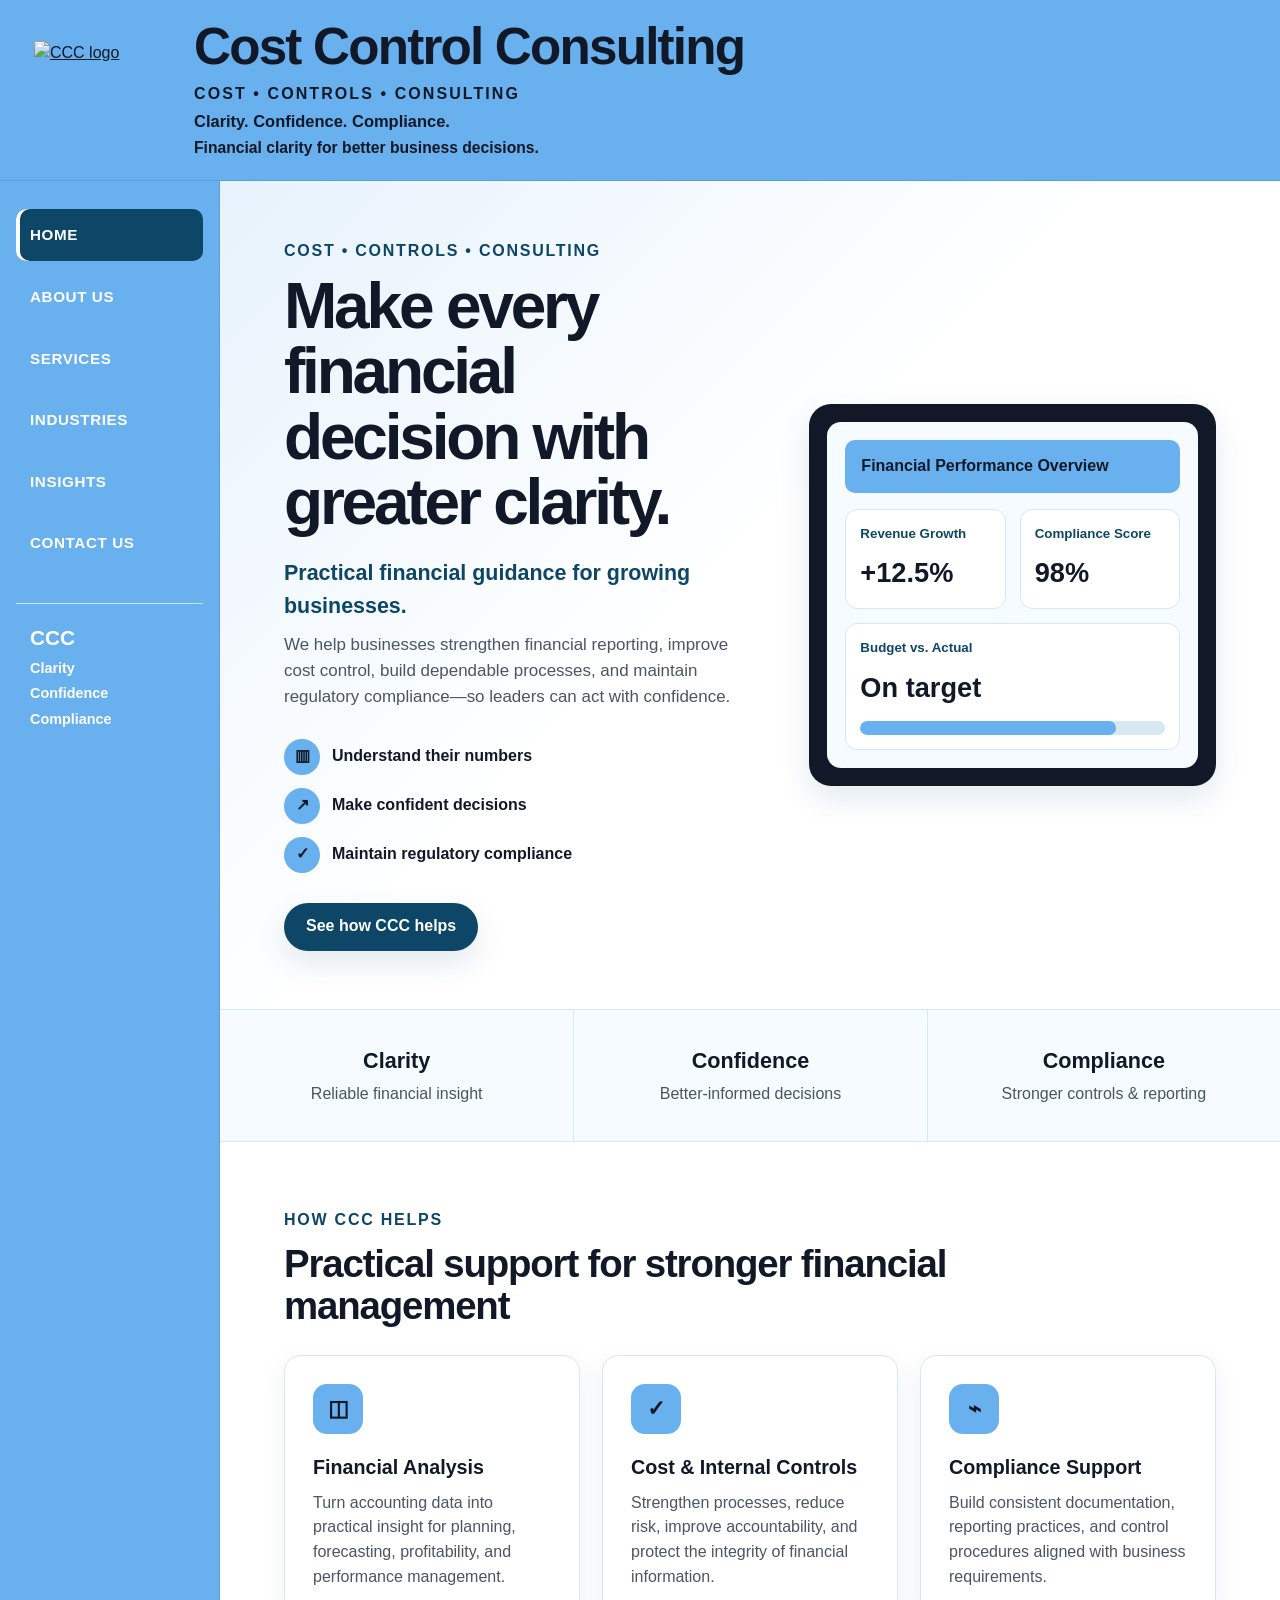
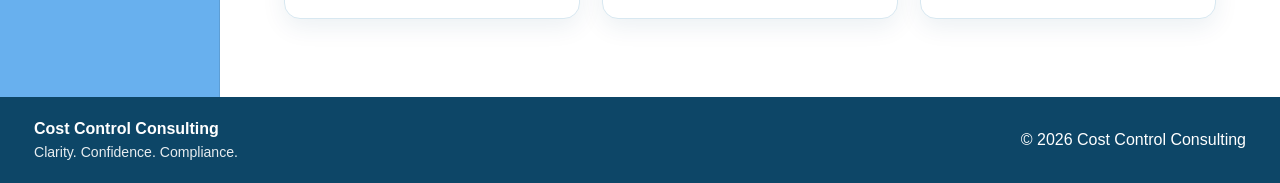
==== index.html @ d083af89 "Add files via upload" ====
<!DOCTYPE html>
<html lang="en">
<head>
  <meta charset="UTF-8" />
  <meta name="viewport" content="width=device-width, initial-scale=1.0" />
  <meta
    name="description"
    content="Cost Control Consulting helps growing businesses strengthen financial reporting, improve cost control, build dependable processes, and maintain regulatory compliance."
  />
  <title>Cost Control Consulting</title>

  <!-- Keep the logo file here: images/logo.svg -->
  <link rel="icon" href="images/logo.svg" type="image/svg+xml" />

  <style>
    :root {
      /* Matched to the logo background */
      --brand-blue: #68b0ee;
      --brand-blue-dark: #0d4667;
      --brand-blue-hover: #0a3853;
      --text: #111827;
      --muted: #4b5563;
      --white: #ffffff;
      --soft-bg: #f5fbff;
      --border: #d8e8f1;
      --shadow: 0 12px 30px rgba(13, 70, 103, 0.12);
      --radius: 16px;
      --sidebar-width: 220px;
    }

    * {
      box-sizing: border-box;
    }

    html {
      scroll-behavior: smooth;
    }

    body {
      margin: 0;
      font-family: "Segoe UI", Arial, Helvetica, sans-serif;
      color: var(--text);
      background: var(--white);
      line-height: 1.55;
    }

    img {
      max-width: 100%;
      display: block;
    }

    a {
      color: inherit;
    }

    /* ---------------- HEADER ---------------- */

    .site-header {
      min-height: 168px;
      display: flex;
      align-items: center;
      gap: 28px;
      padding: 20px 34px;
      background: var(--brand-blue);
      border-bottom: 1px solid rgba(17, 24, 39, 0.12);
    }

    .brand-logo-link {
      flex: 0 0 auto;
      display: inline-flex;
      align-items: center;
      justify-content: center;
    }

    .brand-logo {
      width: 132px;
      height: 98px;
      object-fit: contain;
    }

    .brand-copy {
      display: grid;
      gap: 2px;
    }

    .company-name {
      font-size: clamp(2rem, 4vw, 3.3rem);
      font-weight: 900;
      line-height: 1.05;
      letter-spacing: -0.035em;
      color: var(--text);
    }

    .brand-line {
      margin-top: 6px;
      font-size: 1rem;
      font-weight: 800;
      letter-spacing: 0.13em;
      text-transform: uppercase;
    }

    .brand-values {
      font-size: 1.03rem;
      font-weight: 800;
    }

    .brand-tagline {
      font-size: 0.98rem;
      font-weight: 600;
    }

    /* ---------------- PAGE SHELL ---------------- */

    .site-shell {
      display: grid;
      grid-template-columns: var(--sidebar-width) 1fr;
      min-height: calc(100vh - 248px);
    }

    /* ---------------- SIDEBAR ---------------- */

    .sidebar {
      background: var(--brand-blue);
      padding: 28px 16px;
      border-right: 1px solid rgba(17, 24, 39, 0.12);
    }

    .menu-toggle {
      display: none;
    }

    .primary-menu {
      display: grid;
      gap: 10px;
    }

    .primary-menu a {
      display: block;
      padding: 14px 14px;
      border-radius: 10px;
      color: var(--white);
      text-decoration: none;
      font-size: 0.95rem;
      font-weight: 800;
      letter-spacing: 0.04em;
      text-transform: uppercase;
      transition: background 0.18s ease, transform 0.18s ease;
    }

    .primary-menu a:hover,
    .primary-menu a:focus-visible {
      background: rgba(13, 70, 103, 0.5);
      transform: translateX(3px);
      outline: none;
    }

    .primary-menu a.active {
      background: var(--brand-blue-dark);
      box-shadow: inset 4px 0 0 var(--white);
    }

    .sidebar-note {
      margin-top: 34px;
      padding: 18px 14px;
      border-top: 1px solid rgba(255, 255, 255, 0.65);
      color: var(--white);
      display: grid;
      gap: 3px;
    }

    .sidebar-note strong {
      font-size: 1.3rem;
    }

    .sidebar-note span {
      font-size: 0.9rem;
      font-weight: 700;
    }

    /* ---------------- MAIN CONTENT ---------------- */

    .main-content {
      min-width: 0;
      background: var(--white);
    }

    .hero {
      display: grid;
      grid-template-columns: minmax(0, 1.08fr) minmax(360px, 0.92fr);
      gap: 48px;
      align-items: center;
      padding: 58px clamp(30px, 5vw, 74px);
      background:
        linear-gradient(135deg, rgba(104, 176, 238, 0.16), transparent 48%),
        var(--white);
    }

    .eyebrow {
      margin: 0 0 10px;
      color: var(--brand-blue-dark);
      font-weight: 900;
      letter-spacing: 0.11em;
      text-transform: uppercase;
    }

    .hero h1 {
      margin: 0;
      max-width: 760px;
      font-size: clamp(2.45rem, 5vw, 4.65rem);
      line-height: 1.02;
      letter-spacing: -0.05em;
    }

    .hero-lead {
      margin: 22px 0 8px;
      font-size: 1.34rem;
      font-weight: 800;
      color: var(--brand-blue-dark);
    }

    .hero-description {
      margin: 0;
      max-width: 760px;
      font-size: 1.06rem;
      color: var(--muted);
    }

    .benefit-list {
      list-style: none;
      padding: 0;
      margin: 28px 0 30px;
      display: grid;
      gap: 13px;
    }

    .benefit-list li {
      display: flex;
      align-items: center;
      gap: 12px;
    }

    .benefit-icon {
      width: 36px;
      height: 36px;
      display: inline-grid;
      place-items: center;
      border-radius: 50%;
      background: var(--brand-blue);
      color: var(--text);
      font-weight: 900;
    }

    .primary-button {
      display: inline-flex;
      align-items: center;
      justify-content: center;
      min-height: 48px;
      padding: 0 22px;
      border-radius: 999px;
      background: var(--brand-blue-dark);
      color: var(--white);
      text-decoration: none;
      font-weight: 800;
      box-shadow: var(--shadow);
      transition: transform 0.18s ease, background 0.18s ease;
    }

    .primary-button:hover,
    .primary-button:focus-visible {
      background: var(--brand-blue-hover);
      transform: translateY(-2px);
      outline: none;
    }

    /* ---------------- DASHBOARD ILLUSTRATION ---------------- */

    .dashboard-card {
      border-radius: 22px;
      background: #111827;
      padding: 18px;
      box-shadow: var(--shadow);
    }

    .dashboard-screen {
      border-radius: 14px;
      background: var(--soft-bg);
      padding: 18px;
    }

    .dashboard-title {
      padding: 14px 16px;
      border-radius: 10px;
      background: var(--brand-blue);
      font-weight: 900;
      margin-bottom: 16px;
    }

    .dashboard-grid {
      display: grid;
      grid-template-columns: 1fr 1fr;
      gap: 14px;
    }

    .metric {
      background: var(--white);
      border: 1px solid var(--border);
      border-radius: 12px;
      padding: 14px;
    }

    .metric small {
      display: block;
      color: var(--brand-blue-dark);
      font-weight: 800;
      margin-bottom: 8px;
    }

    .metric strong {
      font-size: 1.7rem;
    }

    .bar-group {
      grid-column: 1 / -1;
    }

    .bar-track {
      height: 14px;
      border-radius: 999px;
      background: var(--border);
      overflow: hidden;
      margin-top: 12px;
    }

    .bar-fill {
      height: 100%;
      width: 84%;
      background: var(--brand-blue);
      border-radius: inherit;
    }

    /* ---------------- VALUE STRIP ---------------- */

    .value-strip {
      display: grid;
      grid-template-columns: repeat(3, 1fr);
      border-top: 1px solid var(--border);
      border-bottom: 1px solid var(--border);
      background: var(--soft-bg);
    }

    .value-strip article {
      padding: 34px 26px;
      text-align: center;
    }

    .value-strip article + article {
      border-left: 1px solid var(--border);
    }

    .value-strip h2 {
      margin: 0 0 5px;
      font-size: 1.35rem;
    }

    .value-strip p {
      margin: 0;
      color: var(--muted);
    }

    /* ---------------- SERVICES ---------------- */

    .services-section {
      padding: 66px clamp(30px, 5vw, 74px) 78px;
    }

    .section-heading {
      max-width: 780px;
      margin-bottom: 28px;
    }

    .section-heading h2 {
      margin: 0;
      font-size: clamp(1.85rem, 3vw, 2.8rem);
      line-height: 1.1;
      letter-spacing: -0.03em;
    }

    .service-grid {
      display: grid;
      grid-template-columns: repeat(3, minmax(0, 1fr));
      gap: 22px;
    }

    .service-card {
      padding: 28px;
      border: 1px solid var(--border);
      border-radius: var(--radius);
      background: var(--white);
      box-shadow: 0 8px 24px rgba(13, 70, 103, 0.08);
      transition: transform 0.18s ease, box-shadow 0.18s ease;
    }

    .service-card:hover {
      transform: translateY(-5px);
      box-shadow: var(--shadow);
    }

    .service-icon {
      width: 50px;
      height: 50px;
      display: grid;
      place-items: center;
      border-radius: 14px;
      background: var(--brand-blue);
      font-size: 1.4rem;
      font-weight: 900;
    }

    .service-card h3 {
      margin: 18px 0 8px;
      font-size: 1.23rem;
    }

    .service-card p {
      margin: 0;
      color: var(--muted);
    }

    /* ---------------- FOOTER ---------------- */

    .site-footer {
      min-height: 80px;
      display: flex;
      align-items: center;
      justify-content: space-between;
      gap: 20px;
      padding: 20px 34px;
      background: var(--brand-blue-dark);
      color: var(--white);
    }

    .site-footer > div:first-child {
      display: grid;
    }

    .site-footer span {
      font-size: 0.88rem;
      opacity: 0.9;
    }

    /* ---------------- NOTICE ---------------- */

    .notice {
      position: fixed;
      right: 24px;
      bottom: 24px;
      max-width: 320px;
      padding: 14px 18px;
      border-radius: 12px;
      color: var(--white);
      background: var(--brand-blue-dark);
      box-shadow: var(--shadow);
      opacity: 0;
      transform: translateY(14px);
      pointer-events: none;
      transition: opacity 0.18s ease, transform 0.18s ease;
    }

    .notice.show {
      opacity: 1;
      transform: translateY(0);
    }

    /* ---------------- RESPONSIVE ---------------- */

    @media (max-width: 980px) {
      .site-shell {
        grid-template-columns: 190px 1fr;
      }

      .hero {
        grid-template-columns: 1fr;
      }

      .service-grid {
        grid-template-columns: 1fr;
      }
    }

    @media (max-width: 720px) {
      .site-header {
        align-items: flex-start;
        gap: 18px;
        padding: 18px 20px;
      }

      .brand-logo {
        width: 92px;
        height: 72px;
      }

      .company-name {
        font-size: 1.6rem;
      }

      .brand-line,
      .brand-values,
      .brand-tagline {
        font-size: 0.8rem;
      }

      .site-shell {
        display: block;
      }

      .sidebar {
        padding: 12px 16px;
      }

      .menu-toggle {
        width: 100%;
        display: block;
        padding: 12px;
        border: 0;
        border-radius: 8px;
        background: var(--brand-blue-dark);
        color: var(--white);
        font-weight: 800;
        cursor: pointer;
      }

      .primary-menu {
        display: none;
        margin-top: 10px;
      }

      .primary-menu.open {
        display: grid;
      }

      .sidebar-note {
        display: none;
      }

      .hero,
      .services-section {
        padding: 42px 22px;
      }

      .value-strip {
        grid-template-columns: 1fr;
      }

      .value-strip article + article {
        border-left: 0;
        border-top: 1px solid var(--border);
      }

      .site-footer {
        align-items: flex-start;
        flex-direction: column;
        padding: 22px;
      }
    }
  </style>
</head>

<body>
  <header class="site-header">
    <a class="brand-logo-link" href="index.html" aria-label="Cost Control Consulting home">
      <img class="brand-logo" src="images/logo.svg" alt="CCC logo" />
    </a>

    <div class="brand-copy">
      <div class="company-name">Cost Control Consulting</div>
      <div class="brand-line">Cost • Controls • Consulting</div>
      <div class="brand-values">Clarity. Confidence. Compliance.</div>
      <div class="brand-tagline">Financial clarity for better business decisions.</div>
    </div>
  </header>

  <div class="site-shell">
    <aside class="sidebar" aria-label="Primary navigation">
      <button class="menu-toggle" type="button" aria-expanded="false" aria-controls="primary-menu">
        Menu
      </button>

      <nav id="primary-menu" class="primary-menu">
        <a class="active" href="index.html">Home</a>
        <a href="#" data-coming-soon="About Us">About Us</a>
        <a href="#" data-coming-soon="Services">Services</a>
        <a href="#" data-coming-soon="Industries">Industries</a>
        <a href="#" data-coming-soon="Insights">Insights</a>
        <a href="#" data-coming-soon="Contact Us">Contact Us</a>
      </nav>

      <div class="sidebar-note">
        <strong>CCC</strong>
        <span>Clarity</span>
        <span>Confidence</span>
        <span>Compliance</span>
      </div>
    </aside>

    <main class="main-content">
      <section class="hero">
        <div class="hero-copy">
          <p class="eyebrow">Cost • Controls • Consulting</p>

          <h1>Make every financial decision with greater clarity.</h1>

          <p class="hero-lead">Practical financial guidance for growing businesses.</p>

          <p class="hero-description">
            We help businesses strengthen financial reporting, improve cost control,
            build dependable processes, and maintain regulatory compliance—so leaders
            can act with confidence.
          </p>

          <ul class="benefit-list" aria-label="Primary business benefits">
            <li>
              <span class="benefit-icon" aria-hidden="true">▥</span>
              <strong>Understand their numbers</strong>
            </li>
            <li>
              <span class="benefit-icon" aria-hidden="true">↗</span>
              <strong>Make confident decisions</strong>
            </li>
            <li>
              <span class="benefit-icon" aria-hidden="true">✓</span>
              <strong>Maintain regulatory compliance</strong>
            </li>
          </ul>

          <a class="primary-button" href="#how-ccc-helps">See how CCC helps</a>
        </div>

        <div class="hero-visual" aria-label="Financial dashboard illustration">
          <div class="dashboard-card">
            <div class="dashboard-screen">
              <div class="dashboard-title">Financial Performance Overview</div>

              <div class="dashboard-grid">
                <div class="metric">
                  <small>Revenue Growth</small>
                  <strong>+12.5%</strong>
                </div>

                <div class="metric">
                  <small>Compliance Score</small>
                  <strong>98%</strong>
                </div>

                <div class="metric bar-group">
                  <small>Budget vs. Actual</small>
                  <strong>On target</strong>
                  <div class="bar-track">
                    <div class="bar-fill"></div>
                  </div>
                </div>
              </div>
            </div>
          </div>
        </div>
      </section>

      <section class="value-strip" aria-label="CCC values">
        <article>
          <h2>Clarity</h2>
          <p>Reliable financial insight</p>
        </article>

        <article>
          <h2>Confidence</h2>
          <p>Better-informed decisions</p>
        </article>

        <article>
          <h2>Compliance</h2>
          <p>Stronger controls &amp; reporting</p>
        </article>
      </section>

      <section id="how-ccc-helps" class="services-section">
        <div class="section-heading">
          <p class="eyebrow">How CCC helps</p>
          <h2>Practical support for stronger financial management</h2>
        </div>

        <div class="service-grid">
          <article class="service-card">
            <div class="service-icon" aria-hidden="true">◫</div>
            <h3>Financial Analysis</h3>
            <p>
              Turn accounting data into practical insight for planning, forecasting,
              profitability, and performance management.
            </p>
          </article>

          <article class="service-card">
            <div class="service-icon" aria-hidden="true">✓</div>
            <h3>Cost &amp; Internal Controls</h3>
            <p>
              Strengthen processes, reduce risk, improve accountability, and protect
              the integrity of financial information.
            </p>
          </article>

          <article class="service-card">
            <div class="service-icon" aria-hidden="true">⌁</div>
            <h3>Compliance Support</h3>
            <p>
              Build consistent documentation, reporting practices, and control
              procedures aligned with business requirements.
            </p>
          </article>
        </div>
      </section>
    </main>
  </div>

  <footer class="site-footer">
    <div>
      <strong>Cost Control Consulting</strong>
      <span>Clarity. Confidence. Compliance.</span>
    </div>

    <div>© 2026 Cost Control Consulting</div>
  </footer>

  <div id="notice" class="notice" role="status" aria-live="polite"></div>

  <script>
    const menuToggle = document.querySelector(".menu-toggle");
    const primaryMenu = document.querySelector(".primary-menu");
    const notice = document.getElementById("notice");

    if (menuToggle && primaryMenu) {
      menuToggle.addEventListener("click", () => {
        const isOpen = primaryMenu.classList.toggle("open");
        menuToggle.setAttribute("aria-expanded", String(isOpen));
      });
    }

    document.querySelectorAll("[data-coming-soon]").forEach((link) => {
      link.addEventListener("click", (event) => {
        event.preventDefault();

        const pageName = link.dataset.comingSoon;
        notice.textContent = `${pageName} will be added in the next development step.`;
        notice.classList.add("show");

        window.clearTimeout(window.cccNoticeTimer);
        window.cccNoticeTimer = window.setTimeout(() => {
          notice.classList.remove("show");
        }, 2500);
      });
    });
  </script>
</body>
</html>
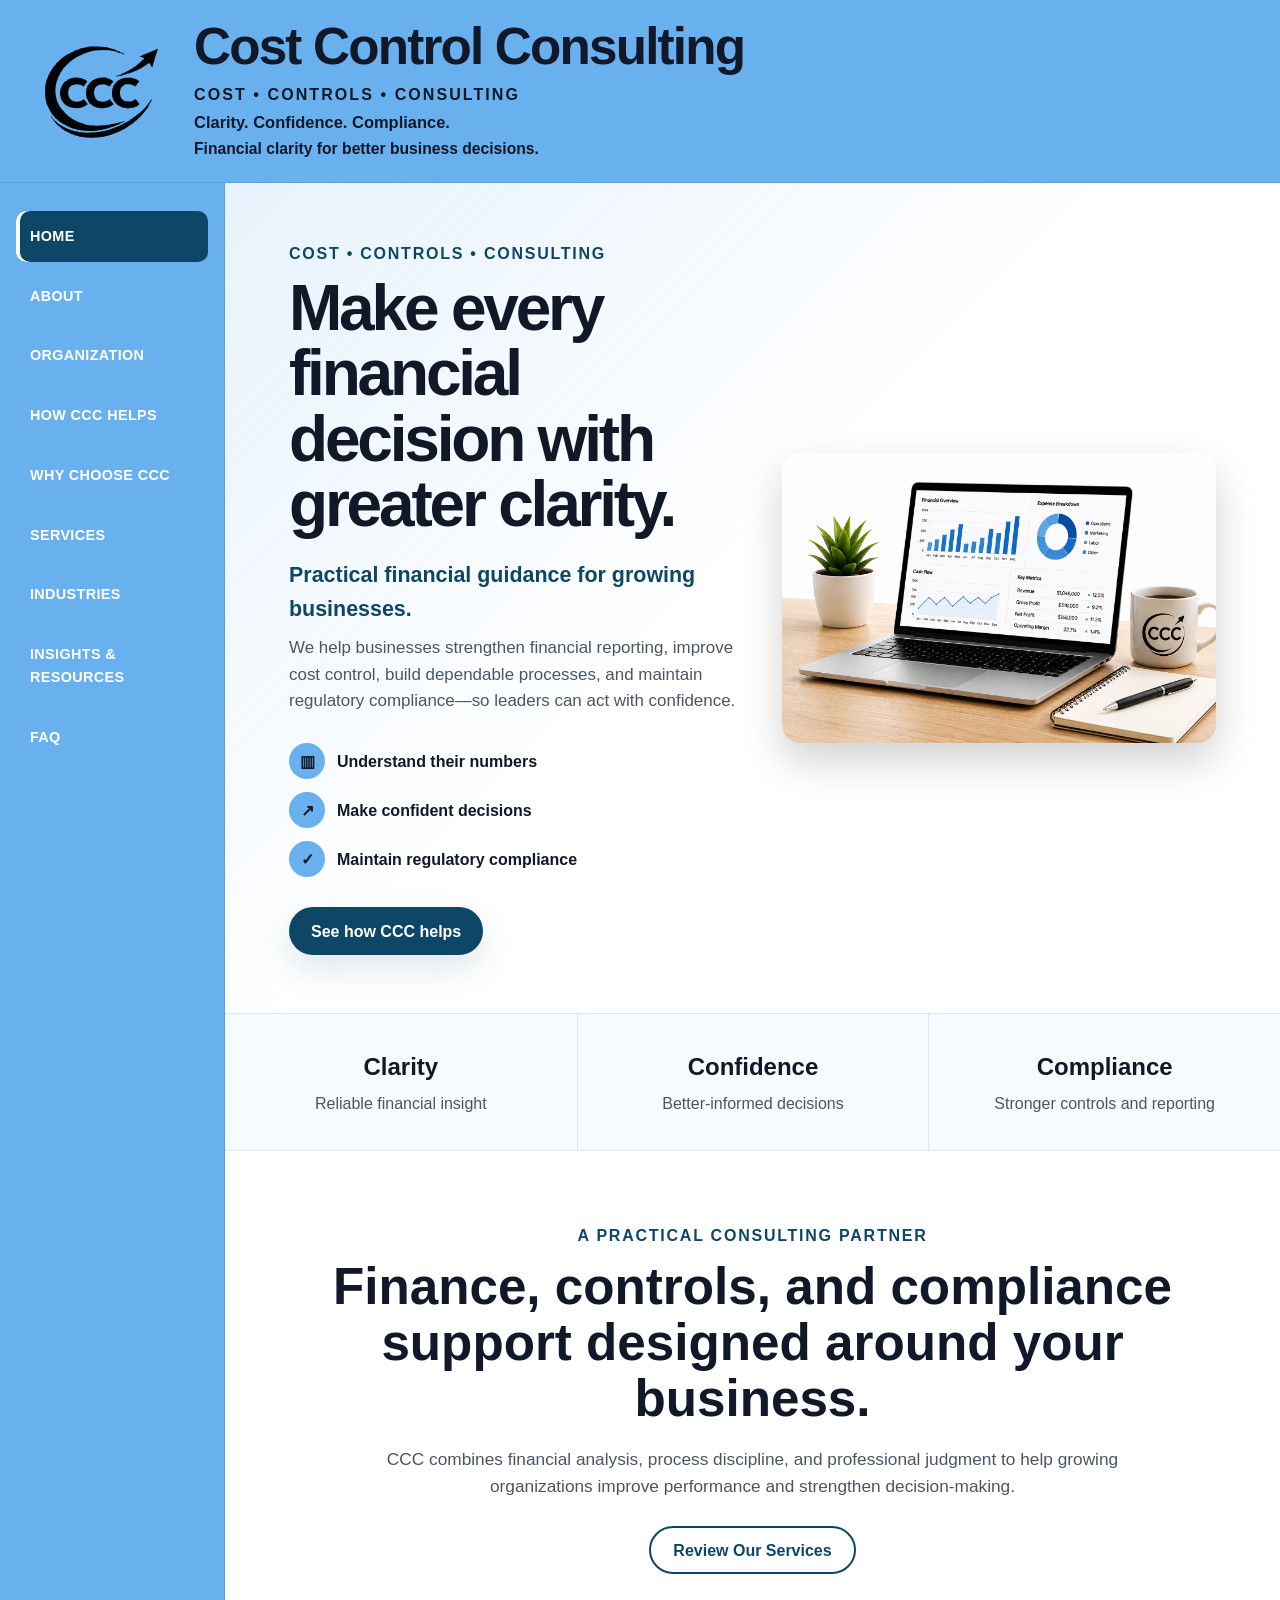
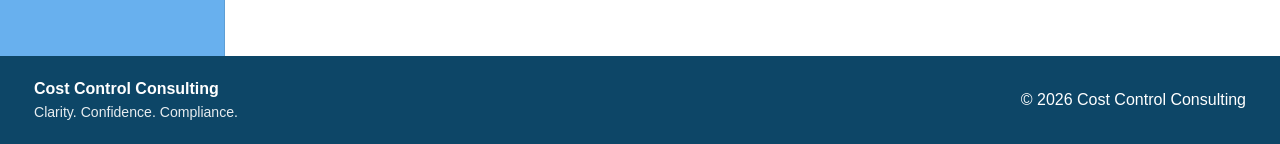
==== commit 463a59d0: "WIP" ====
--- a/index.html
+++ b/index.html
@@ -1,761 +1,88 @@
 <!DOCTYPE html>
+
 <html lang="en">
 <head>
-  <meta charset="UTF-8" />
-  <meta name="viewport" content="width=device-width, initial-scale=1.0" />
-  <meta
-    name="description"
-    content="Cost Control Consulting helps growing businesses strengthen financial reporting, improve cost control, build dependable processes, and maintain regulatory compliance."
-  />
-  <title>Cost Control Consulting</title>
-
-  <!-- Keep the logo file here: images/logo.svg -->
-  <link rel="icon" href="images/logo.svg" type="image/svg+xml" />
-
-  <style>
-    :root {
-      /* Matched to the logo background */
-      --brand-blue: #68b0ee;
-      --brand-blue-dark: #0d4667;
-      --brand-blue-hover: #0a3853;
-      --text: #111827;
-      --muted: #4b5563;
-      --white: #ffffff;
-      --soft-bg: #f5fbff;
-      --border: #d8e8f1;
-      --shadow: 0 12px 30px rgba(13, 70, 103, 0.12);
-      --radius: 16px;
-      --sidebar-width: 220px;
-    }
-
-    * {
-      box-sizing: border-box;
-    }
-
-    html {
-      scroll-behavior: smooth;
-    }
-
-    body {
-      margin: 0;
-      font-family: "Segoe UI", Arial, Helvetica, sans-serif;
-      color: var(--text);
-      background: var(--white);
-      line-height: 1.55;
-    }
-
-    img {
-      max-width: 100%;
-      display: block;
-    }
-
-    a {
-      color: inherit;
-    }
-
-    /* ---------------- HEADER ---------------- */
-
-    .site-header {
-      min-height: 168px;
-      display: flex;
-      align-items: center;
-      gap: 28px;
-      padding: 20px 34px;
-      background: var(--brand-blue);
-      border-bottom: 1px solid rgba(17, 24, 39, 0.12);
-    }
-
-    .brand-logo-link {
-      flex: 0 0 auto;
-      display: inline-flex;
-      align-items: center;
-      justify-content: center;
-    }
-
-    .brand-logo {
-      width: 132px;
-      height: 98px;
-      object-fit: contain;
-    }
-
-    .brand-copy {
-      display: grid;
-      gap: 2px;
-    }
-
-    .company-name {
-      font-size: clamp(2rem, 4vw, 3.3rem);
-      font-weight: 900;
-      line-height: 1.05;
-      letter-spacing: -0.035em;
-      color: var(--text);
-    }
-
-    .brand-line {
-      margin-top: 6px;
-      font-size: 1rem;
-      font-weight: 800;
-      letter-spacing: 0.13em;
-      text-transform: uppercase;
-    }
-
-    .brand-values {
-      font-size: 1.03rem;
-      font-weight: 800;
-    }
-
-    .brand-tagline {
-      font-size: 0.98rem;
-      font-weight: 600;
-    }
-
-    /* ---------------- PAGE SHELL ---------------- */
-
-    .site-shell {
-      display: grid;
-      grid-template-columns: var(--sidebar-width) 1fr;
-      min-height: calc(100vh - 248px);
-    }
-
-    /* ---------------- SIDEBAR ---------------- */
-
-    .sidebar {
-      background: var(--brand-blue);
-      padding: 28px 16px;
-      border-right: 1px solid rgba(17, 24, 39, 0.12);
-    }
-
-    .menu-toggle {
-      display: none;
-    }
-
-    .primary-menu {
-      display: grid;
-      gap: 10px;
-    }
-
-    .primary-menu a {
-      display: block;
-      padding: 14px 14px;
-      border-radius: 10px;
-      color: var(--white);
-      text-decoration: none;
-      font-size: 0.95rem;
-      font-weight: 800;
-      letter-spacing: 0.04em;
-      text-transform: uppercase;
-      transition: background 0.18s ease, transform 0.18s ease;
-    }
-
-    .primary-menu a:hover,
-    .primary-menu a:focus-visible {
-      background: rgba(13, 70, 103, 0.5);
-      transform: translateX(3px);
-      outline: none;
-    }
-
-    .primary-menu a.active {
-      background: var(--brand-blue-dark);
-      box-shadow: inset 4px 0 0 var(--white);
-    }
-
-    .sidebar-note {
-      margin-top: 34px;
-      padding: 18px 14px;
-      border-top: 1px solid rgba(255, 255, 255, 0.65);
-      color: var(--white);
-      display: grid;
-      gap: 3px;
-    }
-
-    .sidebar-note strong {
-      font-size: 1.3rem;
-    }
-
-    .sidebar-note span {
-      font-size: 0.9rem;
-      font-weight: 700;
-    }
-
-    /* ---------------- MAIN CONTENT ---------------- */
-
-    .main-content {
-      min-width: 0;
-      background: var(--white);
-    }
-
-    .hero {
-      display: grid;
-      grid-template-columns: minmax(0, 1.08fr) minmax(360px, 0.92fr);
-      gap: 48px;
-      align-items: center;
-      padding: 58px clamp(30px, 5vw, 74px);
-      background:
-        linear-gradient(135deg, rgba(104, 176, 238, 0.16), transparent 48%),
-        var(--white);
-    }
-
-    .eyebrow {
-      margin: 0 0 10px;
-      color: var(--brand-blue-dark);
-      font-weight: 900;
-      letter-spacing: 0.11em;
-      text-transform: uppercase;
-    }
-
-    .hero h1 {
-      margin: 0;
-      max-width: 760px;
-      font-size: clamp(2.45rem, 5vw, 4.65rem);
-      line-height: 1.02;
-      letter-spacing: -0.05em;
-    }
-
-    .hero-lead {
-      margin: 22px 0 8px;
-      font-size: 1.34rem;
-      font-weight: 800;
-      color: var(--brand-blue-dark);
-    }
-
-    .hero-description {
-      margin: 0;
-      max-width: 760px;
-      font-size: 1.06rem;
-      color: var(--muted);
-    }
-
-    .benefit-list {
-      list-style: none;
-      padding: 0;
-      margin: 28px 0 30px;
-      display: grid;
-      gap: 13px;
-    }
-
-    .benefit-list li {
-      display: flex;
-      align-items: center;
-      gap: 12px;
-    }
-
-    .benefit-icon {
-      width: 36px;
-      height: 36px;
-      display: inline-grid;
-      place-items: center;
-      border-radius: 50%;
-      background: var(--brand-blue);
-      color: var(--text);
-      font-weight: 900;
-    }
-
-    .primary-button {
-      display: inline-flex;
-      align-items: center;
-      justify-content: center;
-      min-height: 48px;
-      padding: 0 22px;
-      border-radius: 999px;
-      background: var(--brand-blue-dark);
-      color: var(--white);
-      text-decoration: none;
-      font-weight: 800;
-      box-shadow: var(--shadow);
-      transition: transform 0.18s ease, background 0.18s ease;
-    }
-
-    .primary-button:hover,
-    .primary-button:focus-visible {
-      background: var(--brand-blue-hover);
-      transform: translateY(-2px);
-      outline: none;
-    }
-
-    /* ---------------- DASHBOARD ILLUSTRATION ---------------- */
-
-    .dashboard-card {
-      border-radius: 22px;
-      background: #111827;
-      padding: 18px;
-      box-shadow: var(--shadow);
-    }
-
-    .dashboard-screen {
-      border-radius: 14px;
-      background: var(--soft-bg);
-      padding: 18px;
-    }
-
-    .dashboard-title {
-      padding: 14px 16px;
-      border-radius: 10px;
-      background: var(--brand-blue);
-      font-weight: 900;
-      margin-bottom: 16px;
-    }
-
-    .dashboard-grid {
-      display: grid;
-      grid-template-columns: 1fr 1fr;
-      gap: 14px;
-    }
-
-    .metric {
-      background: var(--white);
-      border: 1px solid var(--border);
-      border-radius: 12px;
-      padding: 14px;
-    }
-
-    .metric small {
-      display: block;
-      color: var(--brand-blue-dark);
-      font-weight: 800;
-      margin-bottom: 8px;
-    }
-
-    .metric strong {
-      font-size: 1.7rem;
-    }
-
-    .bar-group {
-      grid-column: 1 / -1;
-    }
-
-    .bar-track {
-      height: 14px;
-      border-radius: 999px;
-      background: var(--border);
-      overflow: hidden;
-      margin-top: 12px;
-    }
-
-    .bar-fill {
-      height: 100%;
-      width: 84%;
-      background: var(--brand-blue);
-      border-radius: inherit;
-    }
-
-    /* ---------------- VALUE STRIP ---------------- */
-
-    .value-strip {
-      display: grid;
-      grid-template-columns: repeat(3, 1fr);
-      border-top: 1px solid var(--border);
-      border-bottom: 1px solid var(--border);
-      background: var(--soft-bg);
-    }
-
-    .value-strip article {
-      padding: 34px 26px;
-      text-align: center;
-    }
-
-    .value-strip article + article {
-      border-left: 1px solid var(--border);
-    }
-
-    .value-strip h2 {
-      margin: 0 0 5px;
-      font-size: 1.35rem;
-    }
-
-    .value-strip p {
-      margin: 0;
-      color: var(--muted);
-    }
-
-    /* ---------------- SERVICES ---------------- */
-
-    .services-section {
-      padding: 66px clamp(30px, 5vw, 74px) 78px;
-    }
-
-    .section-heading {
-      max-width: 780px;
-      margin-bottom: 28px;
-    }
-
-    .section-heading h2 {
-      margin: 0;
-      font-size: clamp(1.85rem, 3vw, 2.8rem);
-      line-height: 1.1;
-      letter-spacing: -0.03em;
-    }
-
-    .service-grid {
-      display: grid;
-      grid-template-columns: repeat(3, minmax(0, 1fr));
-      gap: 22px;
-    }
-
-    .service-card {
-      padding: 28px;
-      border: 1px solid var(--border);
-      border-radius: var(--radius);
-      background: var(--white);
-      box-shadow: 0 8px 24px rgba(13, 70, 103, 0.08);
-      transition: transform 0.18s ease, box-shadow 0.18s ease;
-    }
-
-    .service-card:hover {
-      transform: translateY(-5px);
-      box-shadow: var(--shadow);
-    }
-
-    .service-icon {
-      width: 50px;
-      height: 50px;
-      display: grid;
-      place-items: center;
-      border-radius: 14px;
-      background: var(--brand-blue);
-      font-size: 1.4rem;
-      font-weight: 900;
-    }
-
-    .service-card h3 {
-      margin: 18px 0 8px;
-      font-size: 1.23rem;
-    }
-
-    .service-card p {
-      margin: 0;
-      color: var(--muted);
-    }
-
-    /* ---------------- FOOTER ---------------- */
-
-    .site-footer {
-      min-height: 80px;
-      display: flex;
-      align-items: center;
-      justify-content: space-between;
-      gap: 20px;
-      padding: 20px 34px;
-      background: var(--brand-blue-dark);
-      color: var(--white);
-    }
-
-    .site-footer > div:first-child {
-      display: grid;
-    }
-
-    .site-footer span {
-      font-size: 0.88rem;
-      opacity: 0.9;
-    }
-
-    /* ---------------- NOTICE ---------------- */
-
-    .notice {
-      position: fixed;
-      right: 24px;
-      bottom: 24px;
-      max-width: 320px;
-      padding: 14px 18px;
-      border-radius: 12px;
-      color: var(--white);
-      background: var(--brand-blue-dark);
-      box-shadow: var(--shadow);
-      opacity: 0;
-      transform: translateY(14px);
-      pointer-events: none;
-      transition: opacity 0.18s ease, transform 0.18s ease;
-    }
-
-    .notice.show {
-      opacity: 1;
-      transform: translateY(0);
-    }
-
-    /* ---------------- RESPONSIVE ---------------- */
-
-    @media (max-width: 980px) {
-      .site-shell {
-        grid-template-columns: 190px 1fr;
-      }
-
-      .hero {
-        grid-template-columns: 1fr;
-      }
-
-      .service-grid {
-        grid-template-columns: 1fr;
-      }
-    }
-
-    @media (max-width: 720px) {
-      .site-header {
-        align-items: flex-start;
-        gap: 18px;
-        padding: 18px 20px;
-      }
-
-      .brand-logo {
-        width: 92px;
-        height: 72px;
-      }
-
-      .company-name {
-        font-size: 1.6rem;
-      }
-
-      .brand-line,
-      .brand-values,
-      .brand-tagline {
-        font-size: 0.8rem;
-      }
-
-      .site-shell {
-        display: block;
-      }
-
-      .sidebar {
-        padding: 12px 16px;
-      }
-
-      .menu-toggle {
-        width: 100%;
-        display: block;
-        padding: 12px;
-        border: 0;
-        border-radius: 8px;
-        background: var(--brand-blue-dark);
-        color: var(--white);
-        font-weight: 800;
-        cursor: pointer;
-      }
-
-      .primary-menu {
-        display: none;
-        margin-top: 10px;
-      }
-
-      .primary-menu.open {
-        display: grid;
-      }
-
-      .sidebar-note {
-        display: none;
-      }
-
-      .hero,
-      .services-section {
-        padding: 42px 22px;
-      }
-
-      .value-strip {
-        grid-template-columns: 1fr;
-      }
-
-      .value-strip article + article {
-        border-left: 0;
-        border-top: 1px solid var(--border);
-      }
-
-      .site-footer {
-        align-items: flex-start;
-        flex-direction: column;
-        padding: 22px;
-      }
-    }
-  </style>
+<meta charset="utf-8"/>
+<meta content="width=device-width, initial-scale=1.0" name="viewport"/>
+<meta content="Cost Control Consulting helps growing businesses improve financial reporting, cost control, internal controls, and compliance." name="description"/>
+<title>Cost Control Consulting</title>
+<link href="images/logo.svg" rel="icon" type="image/svg+xml"/>
+<link href="css/style.css" rel="stylesheet"/>
 </head>
-
 <body>
-  <header class="site-header">
-    <a class="brand-logo-link" href="index.html" aria-label="Cost Control Consulting home">
-      <img class="brand-logo" src="images/logo.svg" alt="CCC logo" />
-    </a>
-
-    <div class="brand-copy">
-      <div class="company-name">Cost Control Consulting</div>
-      <div class="brand-line">Cost • Controls • Consulting</div>
-      <div class="brand-values">Clarity. Confidence. Compliance.</div>
-      <div class="brand-tagline">Financial clarity for better business decisions.</div>
-    </div>
-  </header>
-
-  <div class="site-shell">
-    <aside class="sidebar" aria-label="Primary navigation">
-      <button class="menu-toggle" type="button" aria-expanded="false" aria-controls="primary-menu">
+<header class="site-header">
+<a aria-label="Cost Control Consulting home" class="brand-logo-link" href="index.html">
+<img alt="CCC logo" class="brand-logo" src="images/logo.svg"/>
+</a>
+<div class="brand-copy">
+<div class="company-name">Cost Control Consulting</div>
+<div class="brand-line">Cost • Controls • Consulting</div>
+<div class="brand-values">Clarity. Confidence. Compliance.</div>
+<div class="brand-tagline">Financial clarity for better business decisions.</div>
+</div>
+</header>
+<div class="site-shell">
+<aside aria-label="Primary navigation" class="sidebar">
+<button aria-controls="primary-menu" aria-expanded="false" class="menu-toggle" type="button">
         Menu
       </button>
-
-      <nav id="primary-menu" class="primary-menu">
-        <a class="active" href="index.html">Home</a>
-        <a href="#" data-coming-soon="About Us">About Us</a>
-        <a href="#" data-coming-soon="Services">Services</a>
-        <a href="#" data-coming-soon="Industries">Industries</a>
-        <a href="#" data-coming-soon="Insights">Insights</a>
-        <a href="#" data-coming-soon="Contact Us">Contact Us</a>
-      </nav>
-
-      <div class="sidebar-note">
-        <strong>CCC</strong>
-        <span>Clarity</span>
-        <span>Confidence</span>
-        <span>Compliance</span>
-      </div>
-    </aside>
-
-    <main class="main-content">
-      <section class="hero">
-        <div class="hero-copy">
-          <p class="eyebrow">Cost • Controls • Consulting</p>
-
-          <h1>Make every financial decision with greater clarity.</h1>
-
-          <p class="hero-lead">Practical financial guidance for growing businesses.</p>
-
-          <p class="hero-description">
-            We help businesses strengthen financial reporting, improve cost control,
-            build dependable processes, and maintain regulatory compliance—so leaders
-            can act with confidence.
-          </p>
-
-          <ul class="benefit-list" aria-label="Primary business benefits">
-            <li>
-              <span class="benefit-icon" aria-hidden="true">▥</span>
-              <strong>Understand their numbers</strong>
-            </li>
-            <li>
-              <span class="benefit-icon" aria-hidden="true">↗</span>
-              <strong>Make confident decisions</strong>
-            </li>
-            <li>
-              <span class="benefit-icon" aria-hidden="true">✓</span>
-              <strong>Maintain regulatory compliance</strong>
-            </li>
-          </ul>
-
-          <a class="primary-button" href="#how-ccc-helps">See how CCC helps</a>
-        </div>
-
-        <div class="hero-visual" aria-label="Financial dashboard illustration">
-          <div class="dashboard-card">
-            <div class="dashboard-screen">
-              <div class="dashboard-title">Financial Performance Overview</div>
-
-              <div class="dashboard-grid">
-                <div class="metric">
-                  <small>Revenue Growth</small>
-                  <strong>+12.5%</strong>
-                </div>
-
-                <div class="metric">
-                  <small>Compliance Score</small>
-                  <strong>98%</strong>
-                </div>
-
-                <div class="metric bar-group">
-                  <small>Budget vs. Actual</small>
-                  <strong>On target</strong>
-                  <div class="bar-track">
-                    <div class="bar-fill"></div>
-                  </div>
-                </div>
-              </div>
-            </div>
-          </div>
-        </div>
-      </section>
-
-      <section class="value-strip" aria-label="CCC values">
-        <article>
-          <h2>Clarity</h2>
-          <p>Reliable financial insight</p>
-        </article>
-
-        <article>
-          <h2>Confidence</h2>
-          <p>Better-informed decisions</p>
-        </article>
-
-        <article>
-          <h2>Compliance</h2>
-          <p>Stronger controls &amp; reporting</p>
-        </article>
-      </section>
-
-      <section id="how-ccc-helps" class="services-section">
-        <div class="section-heading">
-          <p class="eyebrow">How CCC helps</p>
-          <h2>Practical support for stronger financial management</h2>
-        </div>
-
-        <div class="service-grid">
-          <article class="service-card">
-            <div class="service-icon" aria-hidden="true">◫</div>
-            <h3>Financial Analysis</h3>
-            <p>
-              Turn accounting data into practical insight for planning, forecasting,
-              profitability, and performance management.
-            </p>
-          </article>
-
-          <article class="service-card">
-            <div class="service-icon" aria-hidden="true">✓</div>
-            <h3>Cost &amp; Internal Controls</h3>
-            <p>
-              Strengthen processes, reduce risk, improve accountability, and protect
-              the integrity of financial information.
-            </p>
-          </article>
-
-          <article class="service-card">
-            <div class="service-icon" aria-hidden="true">⌁</div>
-            <h3>Compliance Support</h3>
-            <p>
-              Build consistent documentation, reporting practices, and control
-              procedures aligned with business requirements.
-            </p>
-          </article>
-        </div>
-      </section>
-    </main>
-  </div>
-
-  <footer class="site-footer">
-    <div>
-      <strong>Cost Control Consulting</strong>
-      <span>Clarity. Confidence. Compliance.</span>
-    </div>
-
-    <div>© 2026 Cost Control Consulting</div>
-  </footer>
-
-  <div id="notice" class="notice" role="status" aria-live="polite"></div>
-
-  <script>
-    const menuToggle = document.querySelector(".menu-toggle");
-    const primaryMenu = document.querySelector(".primary-menu");
-    const notice = document.getElementById("notice");
-
-    if (menuToggle && primaryMenu) {
-      menuToggle.addEventListener("click", () => {
-        const isOpen = primaryMenu.classList.toggle("open");
-        menuToggle.setAttribute("aria-expanded", String(isOpen));
-      });
-    }
-
-    document.querySelectorAll("[data-coming-soon]").forEach((link) => {
-      link.addEventListener("click", (event) => {
-        event.preventDefault();
-
-        const pageName = link.dataset.comingSoon;
-        notice.textContent = `${pageName} will be added in the next development step.`;
-        notice.classList.add("show");
-
-        window.clearTimeout(window.cccNoticeTimer);
-        window.cccNoticeTimer = window.setTimeout(() => {
-          notice.classList.remove("show");
-        }, 2500);
-      });
-    });
-  </script>
+<nav class="primary-menu" id="primary-menu">
+<a class="active" href="index.html">Home</a>
+<a href="about.html">About</a>
+<a href="organization.html">Organization</a>
+<a href="how-ccc-helps.html">How CCC Helps</a>
+<a href="why-choose-ccc.html">Why Choose CCC</a>
+<a href="services.html">Services</a>
+<a href="industries.html">Industries</a>
+<a href="insights-resources.html">Insights &amp; Resources</a>
+<a href="faq.html">FAQ</a>
+</nav>
+</aside>
+<main class="main-content" tabindex="-1">
+<section class="hero">
+<div class="hero-copy">
+<p class="eyebrow">Cost • Controls • Consulting</p>
+<h1>Make every financial decision with greater clarity.</h1>
+<p class="hero-lead">Practical financial guidance for growing businesses.</p>
+<p class="hero-description">
+          We help businesses strengthen financial reporting, improve cost control,
+          build dependable processes, and maintain regulatory compliance—so leaders
+          can act with confidence.
+        </p>
+<ul class="benefit-list">
+<li><span class="benefit-icon">▥</span><strong>Understand their numbers</strong></li>
+<li><span class="benefit-icon">↗</span><strong>Make confident decisions</strong></li>
+<li><span class="benefit-icon">✓</span><strong>Maintain regulatory compliance</strong></li>
+</ul>
+<a class="primary-button" href="how-ccc-helps.html">See how CCC helps</a>
+</div>
+<div class="hero-visual">
+<img alt="Laptop showing a financial dashboard beside a CCC coffee cup and plant" class="hero-image" src="images/laptop.png"/>
+</div>
+</section>
+<section class="value-strip">
+<article><h2>Clarity</h2><p>Reliable financial insight</p></article>
+<article><h2>Confidence</h2><p>Better-informed decisions</p></article>
+<article><h2>Compliance</h2><p>Stronger controls and reporting</p></article>
+</section>
+<section class="home-summary">
+<p class="eyebrow">A practical consulting partner</p>
+<h2>Finance, controls, and compliance support designed around your business.</h2>
+<p>
+        CCC combines financial analysis, process discipline, and professional judgment
+        to help growing organizations improve performance and strengthen decision-making.
+      </p>
+<a class="secondary-button" href="services.html">Review Our Services</a>
+</section>
+</main>
+</div>
+<footer class="site-footer">
+<div>
+<strong>Cost Control Consulting</strong>
+<span>Clarity. Confidence. Compliance.</span>
+</div>
+<div>© 2026 Cost Control Consulting</div>
+</footer>
+<script src="js/script.js"></script>
 </body>
 </html>
--- a/css/style.css
+++ b/css/style.css
@@ -0,0 +1,1591 @@
+:root {
+  --brand-blue: #68b0ee;
+  --brand-blue-dark: #0d4667;
+  --brand-blue-hover: #0a3853;
+  --text: #111827;
+  --muted: #4b5563;
+  --white: #ffffff;
+  --soft-bg: #f5fbff;
+  --soft-blue: #e7f5ff;
+  --border: #d8e8f1;
+  --shadow: 0 14px 34px rgba(13,70,103,.13);
+  --sidebar-width: 225px;
+}
+
+* { box-sizing: border-box; }
+html { scroll-behavior: smooth; }
+
+body {
+  margin: 0;
+  font-family: "Segoe UI", Arial, Helvetica, sans-serif;
+  color: var(--text);
+  background: var(--white);
+  line-height: 1.58;
+}
+
+img { max-width: 100%; display: block; }
+a { color: inherit; }
+
+.site-header {
+  min-height: 168px;
+  display: flex;
+  align-items: center;
+  gap: 28px;
+  padding: 20px 34px;
+  background: var(--brand-blue);
+  border-bottom: 1px solid rgba(17,24,39,.12);
+}
+
+.brand-logo-link {
+  flex: 0 0 auto;
+  display: inline-flex;
+}
+
+.brand-logo {
+  width: 132px;
+  height: 98px;
+  object-fit: contain;
+}
+
+.brand-copy { display: grid; gap: 2px; }
+
+.company-name {
+  font-size: clamp(2rem,4vw,3.3rem);
+  font-weight: 900;
+  line-height: 1.05;
+  letter-spacing: -.035em;
+}
+
+.brand-line {
+  margin-top: 6px;
+  font-size: 1rem;
+  font-weight: 800;
+  letter-spacing: .13em;
+  text-transform: uppercase;
+}
+
+.brand-values { font-size: 1.03rem; font-weight: 800; }
+.brand-tagline { font-size: .98rem; font-weight: 600; }
+
+.site-shell {
+  display: grid;
+  grid-template-columns: var(--sidebar-width) minmax(0,1fr);
+  min-height: calc(100vh - 248px);
+}
+
+.sidebar {
+  background: var(--brand-blue);
+  padding: 28px 16px;
+  border-right: 1px solid rgba(17,24,39,.12);
+}
+
+.menu-toggle { display: none; }
+.primary-menu { display: grid; gap: 9px; }
+
+.primary-menu a {
+  display: block;
+  padding: 14px;
+  border-radius: 10px;
+  color: var(--white);
+  text-decoration: none;
+  font-size: .9rem;
+  font-weight: 800;
+  letter-spacing: .025em;
+  text-transform: uppercase;
+  transition: background .18s ease, transform .18s ease;
+}
+
+.primary-menu a:hover,
+.primary-menu a:focus-visible {
+  background: rgba(13,70,103,.48);
+  transform: translateX(3px);
+  outline: none;
+}
+
+.primary-menu a.active {
+  background: var(--brand-blue-dark);
+  box-shadow: inset 4px 0 0 var(--white);
+}
+
+.sidebar-note {
+  margin-top: 34px;
+  padding: 18px 14px;
+  border-top: 1px solid rgba(255,255,255,.65);
+  color: var(--white);
+  display: grid;
+  gap: 3px;
+}
+
+.sidebar-note strong { font-size: 1.3rem; }
+.sidebar-note span { font-size: .9rem; font-weight: 700; }
+
+.main-content {
+  min-width: 0;
+  background: var(--white);
+  outline: none;
+}
+
+.eyebrow {
+  margin: 0 0 10px;
+  color: var(--brand-blue-dark);
+  font-weight: 900;
+  letter-spacing: .11em;
+  text-transform: uppercase;
+}
+
+.primary-button,
+.secondary-button {
+  display: inline-flex;
+  align-items: center;
+  justify-content: center;
+  min-height: 48px;
+  padding: 0 22px;
+  border-radius: 999px;
+  text-decoration: none;
+  font-weight: 800;
+  transition: background .18s ease, transform .18s ease;
+}
+
+.primary-button {
+  background: var(--brand-blue-dark);
+  color: var(--white);
+  box-shadow: var(--shadow);
+}
+
+.primary-button:hover,
+.primary-button:focus-visible {
+  background: var(--brand-blue-hover);
+  transform: translateY(-2px);
+  outline: none;
+}
+
+.secondary-button {
+  border: 2px solid var(--brand-blue-dark);
+  color: var(--brand-blue-dark);
+}
+
+.secondary-button:hover,
+.secondary-button:focus-visible {
+  background: var(--soft-blue);
+  transform: translateY(-2px);
+  outline: none;
+}
+
+/* Home */
+.hero {
+  display: grid;
+  grid-template-columns: minmax(0,1.02fr) minmax(430px,.98fr);
+  gap: 42px;
+  align-items: center;
+  padding: 58px clamp(30px,5vw,74px);
+  background:
+    linear-gradient(135deg,rgba(104,176,238,.16),transparent 48%),
+    var(--white);
+}
+
+.hero h1,
+.page-intro h1,
+.placeholder-page h1 {
+  margin: 0;
+  font-size: clamp(2.45rem,5vw,4.65rem);
+  line-height: 1.02;
+  letter-spacing: -.05em;
+}
+
+.hero-lead {
+  margin: 22px 0 8px;
+  font-size: 1.34rem;
+  font-weight: 800;
+  color: var(--brand-blue-dark);
+}
+
+.hero-description {
+  margin: 0;
+  color: var(--muted);
+  font-size: 1.06rem;
+}
+
+.benefit-list {
+  list-style: none;
+  padding: 0;
+  margin: 28px 0 30px;
+  display: grid;
+  gap: 13px;
+}
+
+.benefit-list li {
+  display: flex;
+  align-items: center;
+  gap: 12px;
+}
+
+.benefit-icon {
+  width: 36px;
+  height: 36px;
+  display: inline-grid;
+  place-items: center;
+  border-radius: 50%;
+  background: var(--brand-blue);
+  font-weight: 900;
+}
+
+.hero-visual {
+  display: flex;
+  justify-content: center;
+}
+
+.hero-image {
+  width: 100%;
+  border-radius: 18px;
+  box-shadow: 0 18px 40px rgba(0,0,0,.18);
+}
+
+.value-strip {
+  display: grid;
+  grid-template-columns: repeat(3,1fr);
+  border-top: 1px solid var(--border);
+  border-bottom: 1px solid var(--border);
+  background: var(--soft-bg);
+}
+
+.value-strip article {
+  padding: 34px 26px;
+  text-align: center;
+}
+
+.value-strip article + article {
+  border-left: 1px solid var(--border);
+}
+
+.value-strip h2 { margin: 0 0 5px; }
+.value-strip p { margin: 0; color: var(--muted); }
+
+.home-summary {
+  max-width: 940px;
+  margin: 0 auto;
+  padding: 72px 34px 82px;
+  text-align: center;
+}
+
+.home-summary h2 {
+  margin: 0 auto 18px;
+  font-size: clamp(2rem,4vw,3.2rem);
+  line-height: 1.1;
+}
+
+.home-summary p:not(.eyebrow) {
+  max-width: 760px;
+  margin: 0 auto 26px;
+  color: var(--muted);
+  font-size: 1.08rem;
+}
+
+/* Shared page introduction */
+.page-intro {
+  padding: 70px clamp(32px,6vw,92px);
+  background:
+    linear-gradient(135deg,rgba(104,176,238,.24),rgba(231,245,255,.35)),
+    var(--white);
+  border-bottom: 1px solid var(--border);
+}
+
+.page-intro h1 { max-width: 1050px; }
+
+.page-intro > p:last-child {
+  max-width: 900px;
+  margin: 24px 0 0;
+  color: var(--muted);
+  font-size: 1.18rem;
+}
+
+.intro-note {
+  margin-top: 14px !important;
+  font-weight: 700;
+  color: var(--brand-blue-dark) !important;
+}
+
+/* How CCC Helps */
+.feature-row {
+  display: grid;
+  grid-template-columns: minmax(360px,.95fr) minmax(0,1.05fr);
+  gap: 54px;
+  align-items: center;
+  padding: 74px clamp(32px,6vw,92px);
+  border-bottom: 1px solid var(--border);
+}
+
+.feature-row.reverse { background: var(--soft-bg); }
+.feature-row.reverse .feature-image-wrap { order: 2; }
+
+.feature-image-wrap {
+  border: 1px solid var(--border);
+  border-radius: 22px;
+  padding: 14px;
+  background: var(--white);
+  box-shadow: var(--shadow);
+}
+
+.feature-image {
+  width: 100%;
+  border-radius: 14px;
+}
+
+.portrait-image .feature-image {
+  max-height: 720px;
+  object-fit: contain;
+}
+
+.section-number {
+  margin: 0 0 2px;
+  color: var(--brand-blue);
+  font-size: 1.25rem;
+  font-weight: 900;
+  letter-spacing: .1em;
+}
+
+.feature-copy h2 {
+  margin: 0 0 16px;
+  font-size: clamp(2rem,4vw,3.25rem);
+  line-height: 1.08;
+}
+
+.feature-copy > p:not(.section-number) {
+  color: var(--muted);
+  font-size: 1.08rem;
+}
+
+.additional-services {
+  padding: 76px clamp(32px,6vw,92px);
+  background: #f8fbfd;
+}
+
+.additional-image {
+  border-radius: 24px;
+  overflow: hidden;
+  box-shadow: var(--shadow);
+}
+
+/* Services */
+.services-page { background: var(--white); }
+
+.service-detail {
+  display: grid;
+  grid-template-columns: 90px minmax(0,1fr);
+  gap: 26px;
+  padding: 58px clamp(32px,6vw,92px);
+  border-bottom: 1px solid var(--border);
+}
+
+.service-detail:nth-child(even) { background: var(--soft-bg); }
+
+.service-number,
+.industry-number {
+  width: 70px;
+  height: 70px;
+  display: grid;
+  place-items: center;
+  border-radius: 20px;
+  background: var(--brand-blue-dark);
+  color: var(--white);
+  font-size: 1.25rem;
+  font-weight: 900;
+}
+
+.service-body h2,
+.industry-body h2 {
+  margin: 0 0 12px;
+  font-size: clamp(1.8rem,3vw,2.55rem);
+  line-height: 1.1;
+}
+
+.service-body > p,
+.industry-body > p {
+  max-width: 980px;
+  color: var(--muted);
+  font-size: 1.05rem;
+}
+
+.service-columns,
+.industry-columns {
+  display: grid;
+  grid-template-columns: repeat(3,minmax(0,1fr));
+  gap: 20px;
+  margin-top: 24px;
+}
+
+.service-columns.two {
+  grid-template-columns: repeat(2,minmax(0,1fr));
+}
+
+.service-columns > div,
+.industry-columns > div {
+  padding: 22px;
+  border: 1px solid var(--border);
+  border-radius: 16px;
+  background: var(--white);
+}
+
+.service-columns h3,
+.industry-columns h3 {
+  margin: 0 0 10px;
+  color: var(--brand-blue-dark);
+}
+
+.service-columns ul,
+.industry-columns ul {
+  margin: 0;
+  padding-left: 20px;
+}
+
+.service-columns li + li,
+.industry-columns li + li {
+  margin-top: 6px;
+}
+
+.engagement-section,
+.needs-section {
+  padding: 66px clamp(32px,6vw,92px);
+}
+
+.engagement-section { background: var(--soft-blue); }
+
+.engagement-section h2,
+.needs-section h2 {
+  margin: 0 0 28px;
+  font-size: clamp(2rem,4vw,3rem);
+  line-height: 1.1;
+}
+
+.engagement-grid {
+  display: grid;
+  grid-template-columns: repeat(3,1fr);
+  gap: 20px;
+}
+
+.engagement-grid article {
+  padding: 26px;
+  border-radius: 18px;
+  background: var(--white);
+  box-shadow: 0 8px 22px rgba(13,70,103,.08);
+}
+
+.needs-grid {
+  display: grid;
+  grid-template-columns: repeat(2,1fr);
+  gap: 14px;
+}
+
+.needs-grid span {
+  padding: 16px 18px;
+  border-left: 5px solid var(--brand-blue);
+  border-radius: 10px;
+  background: var(--soft-bg);
+  font-weight: 700;
+}
+
+/* Industries */
+.industries-page {
+  background: var(--white);
+}
+
+.industries-banner-wrap {
+  padding: 48px clamp(32px,6vw,92px) 24px;
+}
+
+.industries-banner {
+  width: 100%;
+  max-height: 560px;
+  object-fit: cover;
+  object-position: center;
+  border-radius: 24px;
+  box-shadow: var(--shadow);
+}
+
+.industries-heading {
+  max-width: 960px;
+  margin: 0 auto;
+  padding: 34px 32px 42px;
+  text-align: center;
+}
+
+.industries-heading h2 {
+  margin: 0 0 16px;
+  font-size: clamp(2rem,4vw,3.2rem);
+  line-height: 1.1;
+}
+
+.industries-heading p:not(.eyebrow) {
+  margin: 0 auto;
+  color: var(--muted);
+  font-size: 1.08rem;
+}
+
+.industry-detail {
+  display: grid;
+  grid-template-columns: 90px minmax(0,1fr);
+  gap: 26px;
+  padding: 58px clamp(32px,6vw,92px);
+  border-top: 1px solid var(--border);
+}
+
+.industry-detail:nth-child(even) {
+  background: var(--soft-bg);
+}
+
+.industry-columns > div {
+  box-shadow: 0 5px 16px rgba(13,70,103,.05);
+}
+
+.representative-experience {
+  padding: 66px clamp(32px,6vw,92px);
+  background: var(--soft-blue);
+  text-align: center;
+}
+
+.representative-experience h2 {
+  margin: 0 0 16px;
+  font-size: clamp(2rem,4vw,3rem);
+  line-height: 1.1;
+}
+
+.representative-experience > p:last-child {
+  max-width: 900px;
+  margin: 0 auto;
+  color: var(--muted);
+  font-size: 1.08rem;
+}
+
+/* Calls to action / placeholders / footer */
+.consultation-banner {
+  display: flex;
+  justify-content: space-between;
+  align-items: center;
+  gap: 34px;
+  padding: 58px clamp(32px,6vw,92px);
+  background: var(--brand-blue);
+}
+
+.consultation-banner h2 {
+  max-width: 880px;
+  margin: 0;
+  font-size: clamp(1.8rem,3vw,2.8rem);
+  line-height: 1.1;
+}
+
+.placeholder-page {
+  min-height: 620px;
+  padding: 84px clamp(32px,6vw,92px);
+  background:
+    linear-gradient(135deg,rgba(104,176,238,.18),transparent 55%),
+    var(--white);
+}
+
+.placeholder-page p:not(.eyebrow) {
+  margin: 22px 0 28px;
+  color: var(--muted);
+  font-size: 1.1rem;
+}
+
+.site-footer {
+  min-height: 80px;
+  display: flex;
+  align-items: center;
+  justify-content: space-between;
+  gap: 20px;
+  padding: 20px 34px;
+  background: var(--brand-blue-dark);
+  color: var(--white);
+}
+
+.site-footer > div:first-child { display: grid; }
+.site-footer span { font-size: .88rem; opacity: .9; }
+
+@media (max-width: 1080px) {
+  .site-shell { grid-template-columns: 190px minmax(0,1fr); }
+  .hero,
+  .feature-row { grid-template-columns: 1fr; }
+  .feature-row.reverse .feature-image-wrap { order: initial; }
+  .service-columns,
+  .service-columns.two,
+  .industry-columns { grid-template-columns: 1fr; }
+  .engagement-grid { grid-template-columns: 1fr; }
+}
+
+@media (max-width: 720px) {
+  .site-header {
+    align-items: flex-start;
+    gap: 16px;
+    padding: 18px;
+  }
+
+  .brand-logo { width: 90px; height: 70px; }
+  .company-name { font-size: 1.55rem; }
+  .brand-line,
+  .brand-values,
+  .brand-tagline { font-size: .78rem; }
+
+  .site-shell { display: block; }
+  .sidebar { padding: 12px 16px; }
+
+  .menu-toggle {
+    width: 100%;
+    display: block;
+    padding: 12px;
+    border: 0;
+    border-radius: 8px;
+    background: var(--brand-blue-dark);
+    color: var(--white);
+    font-weight: 800;
+    cursor: pointer;
+  }
+
+  .primary-menu { display: none; margin-top: 10px; }
+  .primary-menu.open { display: grid; }
+  .sidebar-note { display: none; }
+
+  .hero,
+  .page-intro,
+  .feature-row,
+  .additional-services,
+  .service-detail,
+  .industry-detail,
+  .industries-banner-wrap,
+  .engagement-section,
+  .needs-section,
+  .representative-experience,
+  .consultation-banner,
+  .placeholder-page {
+    padding: 42px 22px;
+  }
+
+  .value-strip { grid-template-columns: 1fr; }
+
+  .value-strip article + article {
+    border-left: 0;
+    border-top: 1px solid var(--border);
+  }
+
+  .service-detail,
+  .industry-detail {
+    grid-template-columns: 1fr;
+  }
+
+  .needs-grid { grid-template-columns: 1fr; }
+
+  .consultation-banner {
+    align-items: flex-start;
+    flex-direction: column;
+  }
+
+  .site-footer {
+    align-items: flex-start;
+    flex-direction: column;
+    padding: 22px;
+  }
+}
+
+
+/* Industries page — full-width banner from menu edge to page edge */
+.industries-main {
+  overflow: hidden;
+}
+
+.industries-hero {
+  width: 100%;
+  margin: 0;
+  padding: 0;
+  line-height: 0;
+  background: #dceeff;
+}
+
+.industries-hero-image {
+  display: block;
+  width: 100%;
+  height: 420px;
+  margin: 0;
+  padding: 0;
+  object-fit: cover;
+  object-position: center;
+  border: 0;
+  border-radius: 0;
+  box-shadow: none;
+}
+
+.industries-intro {
+  border-top: 0;
+}
+
+@media (max-width: 980px) {
+  .industries-hero-image {
+    height: 340px;
+  }
+}
+
+@media (max-width: 720px) {
+  .industries-hero-image {
+    height: 250px;
+  }
+}
+
+
+/* The sidebar contains navigation only; branding remains in the footer. */
+.sidebar-note {
+  display: none !important;
+}
+
+
+/* Why Choose CCC page */
+.why-main {
+  overflow: hidden;
+}
+
+.why-hero {
+  width: 100%;
+  margin: 0;
+  padding: 0;
+  line-height: 0;
+  background: #dceeff;
+}
+
+.why-hero-image {
+  display: block;
+  width: 100%;
+  height: 420px;
+  margin: 0;
+  padding: 0;
+  object-fit: cover;
+  object-position: center;
+  border: 0;
+  border-radius: 0;
+  box-shadow: none;
+}
+
+.why-intro {
+  border-top: 0;
+}
+
+.why-grid {
+  display: grid;
+  grid-template-columns: repeat(2, minmax(0, 1fr));
+  gap: 22px;
+  padding: 64px clamp(32px, 6vw, 92px);
+  background: var(--white);
+}
+
+.why-card {
+  position: relative;
+  padding: 30px 28px 28px;
+  border: 1px solid var(--border);
+  border-radius: 18px;
+  background: var(--white);
+  box-shadow: 0 8px 22px rgba(13,70,103,.08);
+}
+
+.why-card:nth-child(4n+2),
+.why-card:nth-child(4n+3) {
+  background: var(--soft-bg);
+}
+
+.why-number {
+  width: 52px;
+  height: 52px;
+  display: grid;
+  place-items: center;
+  margin-bottom: 18px;
+  border-radius: 15px;
+  background: var(--brand-blue-dark);
+  color: var(--white);
+  font-weight: 900;
+}
+
+.why-card h2 {
+  margin: 0 0 10px;
+  color: var(--brand-blue-dark);
+  font-size: 1.45rem;
+  line-height: 1.2;
+}
+
+.why-card p {
+  color: var(--muted);
+}
+
+.why-card ul {
+  margin: 16px 0 0;
+  padding-left: 20px;
+}
+
+.why-card li + li {
+  margin-top: 6px;
+}
+
+.ccc-approach {
+  padding: 66px clamp(32px, 6vw, 92px);
+  background: var(--soft-blue);
+}
+
+.ccc-approach h2,
+.expectations-section h2 {
+  margin: 0 0 30px;
+  font-size: clamp(2rem, 4vw, 3rem);
+  line-height: 1.1;
+}
+
+.approach-grid {
+  display: grid;
+  grid-template-columns: repeat(5, minmax(0, 1fr));
+  gap: 18px;
+}
+
+.approach-grid article {
+  padding: 24px 20px;
+  border-radius: 16px;
+  background: var(--white);
+  text-align: center;
+  box-shadow: 0 8px 20px rgba(13,70,103,.07);
+}
+
+.approach-grid span {
+  width: 44px;
+  height: 44px;
+  display: inline-grid;
+  place-items: center;
+  margin-bottom: 12px;
+  border-radius: 50%;
+  background: var(--brand-blue-dark);
+  color: var(--white);
+  font-weight: 900;
+}
+
+.approach-grid h3 {
+  margin: 0 0 8px;
+  color: var(--brand-blue-dark);
+}
+
+.approach-grid p {
+  margin: 0;
+  color: var(--muted);
+}
+
+.expectations-section {
+  display: grid;
+  grid-template-columns: minmax(0, 1.2fr) minmax(340px, .8fr);
+  gap: 34px;
+  padding: 66px clamp(32px, 6vw, 92px);
+}
+
+.expectations-list {
+  columns: 2;
+  column-gap: 34px;
+  margin: 0;
+  padding-left: 20px;
+}
+
+.expectations-list li {
+  break-inside: avoid;
+  margin-bottom: 10px;
+}
+
+.three-pillars {
+  display: grid;
+  gap: 16px;
+}
+
+.three-pillars article {
+  padding: 22px;
+  border-left: 6px solid var(--brand-blue);
+  border-radius: 14px;
+  background: var(--soft-bg);
+}
+
+.three-pillars h3 {
+  margin: 0 0 6px;
+  color: var(--brand-blue-dark);
+}
+
+.three-pillars p {
+  margin: 0;
+  color: var(--muted);
+}
+
+@media (max-width: 1080px) {
+  .why-grid {
+    grid-template-columns: 1fr;
+  }
+
+  .approach-grid {
+    grid-template-columns: repeat(2, minmax(0, 1fr));
+  }
+
+  .expectations-section {
+    grid-template-columns: 1fr;
+  }
+}
+
+@media (max-width: 720px) {
+  .why-hero-image {
+    height: 250px;
+  }
+
+  .why-grid,
+  .ccc-approach,
+  .expectations-section {
+    padding: 42px 22px;
+  }
+
+  .approach-grid {
+    grid-template-columns: 1fr;
+  }
+
+  .expectations-list {
+    columns: 1;
+  }
+}
+
+
+/* Insights & Resources page */
+.insights-main {
+  overflow: hidden;
+}
+
+.insights-hero {
+  width: 100%;
+  margin: 0;
+  padding: 0;
+  line-height: 0;
+  background: #dceeff;
+}
+
+.insights-hero-image {
+  display: block;
+  width: 100%;
+  height: 420px;
+  margin: 0;
+  padding: 0;
+  object-fit: cover;
+  object-position: center;
+  border: 0;
+  border-radius: 0;
+  box-shadow: none;
+}
+
+.insights-intro {
+  border-top: 0;
+}
+
+.topics-section {
+  padding: 66px clamp(32px, 6vw, 92px);
+  background: var(--white);
+}
+
+.section-heading-centered {
+  max-width: 940px;
+  margin: 0 auto 34px;
+  text-align: center;
+}
+
+.section-heading-centered h2 {
+  margin: 0 0 14px;
+  font-size: clamp(2rem, 4vw, 3.1rem);
+  line-height: 1.1;
+}
+
+.section-heading-centered p:not(.eyebrow) {
+  margin: 0 auto;
+  max-width: 800px;
+  color: var(--muted);
+  font-size: 1.07rem;
+}
+
+.topics-grid {
+  display: grid;
+  grid-template-columns: repeat(2, minmax(0, 1fr));
+  gap: 22px;
+}
+
+.topic-card {
+  padding: 28px;
+  border: 1px solid var(--border);
+  border-radius: 18px;
+  background: var(--white);
+  box-shadow: 0 8px 22px rgba(13, 70, 103, .08);
+}
+
+.topic-card:nth-child(4n+2),
+.topic-card:nth-child(4n+3) {
+  background: var(--soft-bg);
+}
+
+.topic-card-wide {
+  grid-column: 1 / -1;
+}
+
+.topic-number {
+  width: 50px;
+  height: 50px;
+  display: grid;
+  place-items: center;
+  margin-bottom: 16px;
+  border-radius: 14px;
+  background: var(--brand-blue-dark);
+  color: var(--white);
+  font-weight: 900;
+}
+
+.topic-card h3 {
+  margin: 0 0 10px;
+  color: var(--brand-blue-dark);
+  font-size: 1.4rem;
+}
+
+.topic-card p {
+  margin: 0;
+  color: var(--muted);
+}
+
+.topic-card ul {
+  margin: 16px 0 0;
+  padding-left: 20px;
+}
+
+.topic-card li + li {
+  margin-top: 6px;
+}
+
+.resources-section {
+  display: grid;
+  grid-template-columns: repeat(2, minmax(0, 1fr));
+  gap: 24px;
+  padding: 66px clamp(32px, 6vw, 92px);
+  background: var(--soft-blue);
+}
+
+.resources-column {
+  padding: 30px;
+  border-radius: 20px;
+  background: var(--white);
+  box-shadow: 0 10px 26px rgba(13, 70, 103, .09);
+}
+
+.resources-column h2 {
+  margin: 0 0 14px;
+  font-size: clamp(1.8rem, 3vw, 2.55rem);
+  line-height: 1.1;
+}
+
+.resources-column > p:not(.eyebrow) {
+  color: var(--muted);
+}
+
+.coming-soon-column {
+  background: var(--soft-bg);
+}
+
+.resource-list {
+  display: grid;
+  grid-template-columns: repeat(2, minmax(0, 1fr));
+  gap: 12px;
+  margin-top: 24px;
+}
+
+.resource-list span {
+  padding: 13px 14px;
+  border-left: 5px solid var(--brand-blue);
+  border-radius: 10px;
+  background: var(--white);
+  font-weight: 700;
+  box-shadow: 0 4px 12px rgba(13, 70, 103, .05);
+}
+
+.knowledge-section {
+  display: grid;
+  grid-template-columns: minmax(0, .95fr) minmax(420px, 1.05fr);
+  gap: 44px;
+  align-items: center;
+  padding: 72px clamp(32px, 6vw, 92px);
+  background: var(--white);
+}
+
+.knowledge-copy h2 {
+  margin: 0 0 18px;
+  font-size: clamp(2rem, 4vw, 3.15rem);
+  line-height: 1.08;
+}
+
+.knowledge-copy > p:not(.eyebrow) {
+  color: var(--muted);
+  font-size: 1.06rem;
+}
+
+.knowledge-points {
+  display: grid;
+  grid-template-columns: repeat(2, minmax(0, 1fr));
+  gap: 12px;
+  margin-top: 24px;
+}
+
+.knowledge-points span {
+  padding: 14px 16px;
+  border-radius: 12px;
+  background: var(--soft-blue);
+  color: var(--brand-blue-dark);
+  font-weight: 800;
+}
+
+.knowledge-image-wrap {
+  border: 1px solid var(--border);
+  border-radius: 22px;
+  overflow: hidden;
+  background: var(--white);
+  box-shadow: var(--shadow);
+}
+
+.knowledge-image {
+  width: 100%;
+  height: auto;
+  object-fit: cover;
+}
+
+@media (max-width: 1080px) {
+  .topics-grid,
+  .resources-section,
+  .knowledge-section {
+    grid-template-columns: 1fr;
+  }
+
+  .topic-card-wide {
+    grid-column: auto;
+  }
+}
+
+@media (max-width: 720px) {
+  .insights-hero-image {
+    height: 250px;
+  }
+
+  .topics-section,
+  .resources-section,
+  .knowledge-section {
+    padding: 42px 22px;
+  }
+
+  .resource-list,
+  .knowledge-points {
+    grid-template-columns: 1fr;
+  }
+}
+
+/* FAQ page */
+.faq-main{overflow:hidden}.faq-intro{border-top:0}.faq-section{padding:64px clamp(32px,6vw,92px);background:var(--white)}.faq-category+.faq-category{margin-top:46px}.faq-category>.eyebrow{margin-bottom:16px}.faq-item{margin-bottom:14px;border:1px solid var(--border);border-radius:14px;background:var(--white);box-shadow:0 6px 16px rgba(13,70,103,.06);overflow:hidden}.faq-item[open]{border-color:#b9dcef}.faq-item summary{position:relative;padding:19px 58px 19px 22px;color:var(--brand-blue-dark);font-size:1.08rem;font-weight:800;cursor:pointer;list-style:none;background:var(--soft-bg)}.faq-item summary::-webkit-details-marker{display:none}.faq-item summary::after{content:"+";position:absolute;top:50%;right:22px;width:30px;height:30px;display:grid;place-items:center;transform:translateY(-50%);border-radius:50%;background:var(--brand-blue-dark);color:var(--white);font-size:1.3rem;line-height:1}.faq-item[open] summary::after{content:"−"}.faq-answer{padding:20px 24px 22px;border-top:1px solid var(--border);color:var(--muted)}.faq-answer p{margin:0}.faq-answer p+p{margin-top:12px}.faq-answer ul{margin:14px 0 0;padding-left:22px}.faq-answer li+li{margin-top:6px}@media(max-width:720px){.faq-section{padding:42px 22px}.faq-item summary{padding:17px 54px 17px 18px}.faq-answer{padding:18px}}
+
+/* About page — plain text only */
+.about-main {
+  overflow: hidden;
+}
+
+.about-intro {
+  border-top: 0;
+}
+
+.about-content-section {
+  padding: 64px clamp(32px, 6vw, 92px);
+  background: var(--white);
+}
+
+.about-block {
+  max-width: 1050px;
+  margin: 0 auto;
+  padding: 34px 0;
+  border-bottom: 1px solid var(--border);
+}
+
+.about-block:first-child {
+  padding-top: 0;
+}
+
+.about-block:last-child {
+  border-bottom: 0;
+}
+
+.about-block h2 {
+  margin: 0 0 14px;
+  color: var(--brand-blue-dark);
+  font-size: clamp(1.8rem, 3vw, 2.55rem);
+  line-height: 1.12;
+}
+
+.about-block h3 {
+  margin: 0 0 8px;
+  color: var(--brand-blue-dark);
+}
+
+.about-block p {
+  color: var(--muted);
+  font-size: 1.06rem;
+}
+
+.about-block ul {
+  margin: 18px 0 0;
+  padding-left: 22px;
+}
+
+.about-block li + li {
+  margin-top: 7px;
+}
+
+.about-values-grid {
+  display: grid;
+  grid-template-columns: repeat(3, minmax(0, 1fr));
+  gap: 18px;
+  margin-top: 22px;
+}
+
+.about-values-grid > div {
+  padding: 24px;
+  border: 1px solid var(--border);
+  border-radius: 16px;
+  background: var(--soft-bg);
+}
+
+.business-registration-block {
+  max-width: 1050px;
+}
+
+.registration-details {
+  display: grid;
+  grid-template-columns: repeat(2, minmax(0, 1fr));
+  gap: 18px;
+  margin: 24px 0;
+}
+
+.registration-details > div {
+  display: grid;
+  gap: 8px;
+  padding: 24px;
+  border-left: 6px solid var(--brand-blue);
+  border-radius: 14px;
+  background: var(--soft-blue);
+}
+
+.registration-label {
+  color: var(--muted);
+  font-weight: 700;
+}
+
+.registration-details strong {
+  color: var(--brand-blue-dark);
+  font-size: 1.35rem;
+}
+
+.about-consultation-placeholder {
+  padding: 64px clamp(32px, 6vw, 92px);
+  background: var(--soft-bg);
+}
+
+.about-consultation-placeholder h2 {
+  margin: 0 0 14px;
+  font-size: clamp(2rem, 4vw, 3rem);
+  line-height: 1.1;
+}
+
+.about-consultation-placeholder p:not(.eyebrow) {
+  max-width: 900px;
+  color: var(--muted);
+  font-size: 1.06rem;
+}
+
+@media (max-width: 860px) {
+  .about-values-grid,
+  .registration-details {
+    grid-template-columns: 1fr;
+  }
+}
+
+@media (max-width: 720px) {
+  .about-content-section,
+  .about-consultation-placeholder {
+    padding: 42px 22px;
+  }
+}
+
+
+/* Organization page */
+.organization-main {
+  overflow: hidden;
+}
+
+.organization-chart-section {
+  padding: 66px clamp(32px, 6vw, 92px);
+  background: var(--white);
+}
+
+.org-chart {
+  max-width: 1120px;
+  margin: 38px auto 0;
+  padding: 34px;
+  border: 1px solid var(--border);
+  border-radius: 24px;
+  background:
+    linear-gradient(180deg, rgba(231,245,255,.65), rgba(255,255,255,.96));
+  box-shadow: var(--shadow);
+}
+
+.org-level {
+  display: grid;
+  gap: 18px;
+  justify-content: center;
+}
+
+.org-level-one {
+  grid-template-columns: minmax(260px, 430px);
+}
+
+.org-level-two {
+  grid-template-columns: repeat(2, minmax(270px, 430px));
+}
+
+.org-level-three {
+  grid-template-columns: repeat(3, minmax(210px, 1fr));
+}
+
+.org-box {
+  padding: 20px;
+  border: 1px solid #b8d8ec;
+  border-radius: 14px;
+  background: var(--white);
+  text-align: center;
+  box-shadow: 0 7px 18px rgba(13,70,103,.07);
+}
+
+.org-box strong,
+.org-box span {
+  display: block;
+}
+
+.org-box strong {
+  color: var(--brand-blue-dark);
+  font-size: 1.05rem;
+}
+
+.org-box span {
+  margin-top: 7px;
+  color: var(--muted);
+  font-size: .9rem;
+}
+
+.org-primary {
+  background: var(--brand-blue-dark);
+  border-color: var(--brand-blue-dark);
+}
+
+.org-primary strong,
+.org-primary span {
+  color: var(--white);
+}
+
+.org-admin {
+  background: var(--soft-blue);
+}
+
+.org-client {
+  border: 0;
+  background: var(--brand-blue);
+}
+
+.org-client strong {
+  font-size: 1.25rem;
+}
+
+.org-connector.vertical {
+  width: 3px;
+  height: 30px;
+  margin: 0 auto;
+  background: var(--brand-blue);
+}
+
+.professional-network {
+  display: grid;
+  grid-template-columns: repeat(4, minmax(150px, 1fr));
+  gap: 14px;
+}
+
+.professional-box {
+  display: grid;
+  place-items: center;
+  min-height: 68px;
+  padding: 13px;
+  border: 1px solid #b8d8ec;
+  border-radius: 12px;
+  background: var(--white);
+  color: var(--brand-blue-dark);
+  text-align: center;
+  font-weight: 800;
+}
+
+.engagement-process-section {
+  display: grid;
+  grid-template-columns: minmax(320px, .8fr) minmax(430px, 1.2fr);
+  gap: 46px;
+  align-items: start;
+  padding: 72px clamp(32px, 6vw, 92px);
+  background: var(--soft-blue);
+}
+
+.engagement-process-copy h2 {
+  margin: 0 0 18px;
+  font-size: clamp(2rem, 4vw, 3.1rem);
+  line-height: 1.08;
+}
+
+.engagement-process-copy > p:not(.eyebrow) {
+  color: var(--muted);
+  font-size: 1.06rem;
+}
+
+.process-summary {
+  display: grid;
+  gap: 10px;
+  margin-top: 24px;
+}
+
+.process-summary span {
+  padding: 13px 16px;
+  border-left: 5px solid var(--brand-blue-dark);
+  border-radius: 9px;
+  background: var(--white);
+  font-weight: 750;
+}
+
+.engagement-process-image-wrap {
+  max-width: 700px;
+  margin: 0 auto;
+  padding: 16px;
+  border-radius: 22px;
+  background: var(--white);
+  box-shadow: var(--shadow);
+}
+
+.engagement-process-image {
+  width: 100%;
+  height: auto;
+  border-radius: 12px;
+}
+
+.organization-details {
+  display: grid;
+  grid-template-columns: repeat(2, minmax(0, 1fr));
+  gap: 24px;
+  padding: 66px clamp(32px, 6vw, 92px);
+  background: var(--white);
+}
+
+.organization-detail-card {
+  padding: 30px;
+  border: 1px solid var(--border);
+  border-radius: 18px;
+  background: var(--soft-bg);
+  box-shadow: 0 8px 22px rgba(13,70,103,.07);
+}
+
+.organization-detail-card h2 {
+  margin: 0 0 14px;
+  color: var(--brand-blue-dark);
+  font-size: clamp(1.75rem, 3vw, 2.4rem);
+  line-height: 1.1;
+}
+
+.organization-detail-card > p:not(.eyebrow) {
+  color: var(--muted);
+}
+
+.organization-detail-card ul {
+  margin: 18px 0 0;
+  padding-left: 21px;
+}
+
+.organization-detail-card li + li {
+  margin-top: 7px;
+}
+
+.organization-detail-wide {
+  grid-column: 1 / -1;
+  background: var(--soft-blue);
+}
+
+.secretarial-grid {
+  display: grid;
+  grid-template-columns: repeat(2, minmax(0, 1fr));
+  gap: 12px;
+  margin-top: 24px;
+}
+
+.secretarial-grid span {
+  padding: 14px 16px;
+  border-left: 5px solid var(--brand-blue);
+  border-radius: 10px;
+  background: var(--white);
+  font-weight: 700;
+}
+
+.organization-principles {
+  display: grid;
+  grid-template-columns: repeat(4, minmax(0, 1fr));
+  gap: 18px;
+  padding: 58px clamp(32px, 6vw, 92px);
+  background: var(--soft-bg);
+}
+
+.principle-card {
+  padding: 24px;
+  border-radius: 16px;
+  background: var(--white);
+  text-align: center;
+  box-shadow: 0 8px 20px rgba(13,70,103,.07);
+}
+
+.principle-card h3 {
+  margin: 0 0 9px;
+  color: var(--brand-blue-dark);
+}
+
+.principle-card p {
+  margin: 0;
+  color: var(--muted);
+}
+
+@media (max-width: 1100px) {
+  .org-level-three,
+  .professional-network,
+  .organization-principles {
+    grid-template-columns: repeat(2, minmax(0, 1fr));
+  }
+
+  .engagement-process-section {
+    grid-template-columns: 1fr;
+  }
+}
+
+@media (max-width: 760px) {
+  .organization-chart-section,
+  .engagement-process-section,
+  .organization-details,
+  .organization-principles {
+    padding: 42px 22px;
+  }
+
+  .org-chart {
+    padding: 22px 15px;
+  }
+
+  .org-level-two,
+  .org-level-three,
+  .professional-network,
+  .organization-details,
+  .secretarial-grid,
+  .organization-principles {
+    grid-template-columns: 1fr;
+  }
+
+  .organization-detail-wide {
+    grid-column: auto;
+  }
+}
